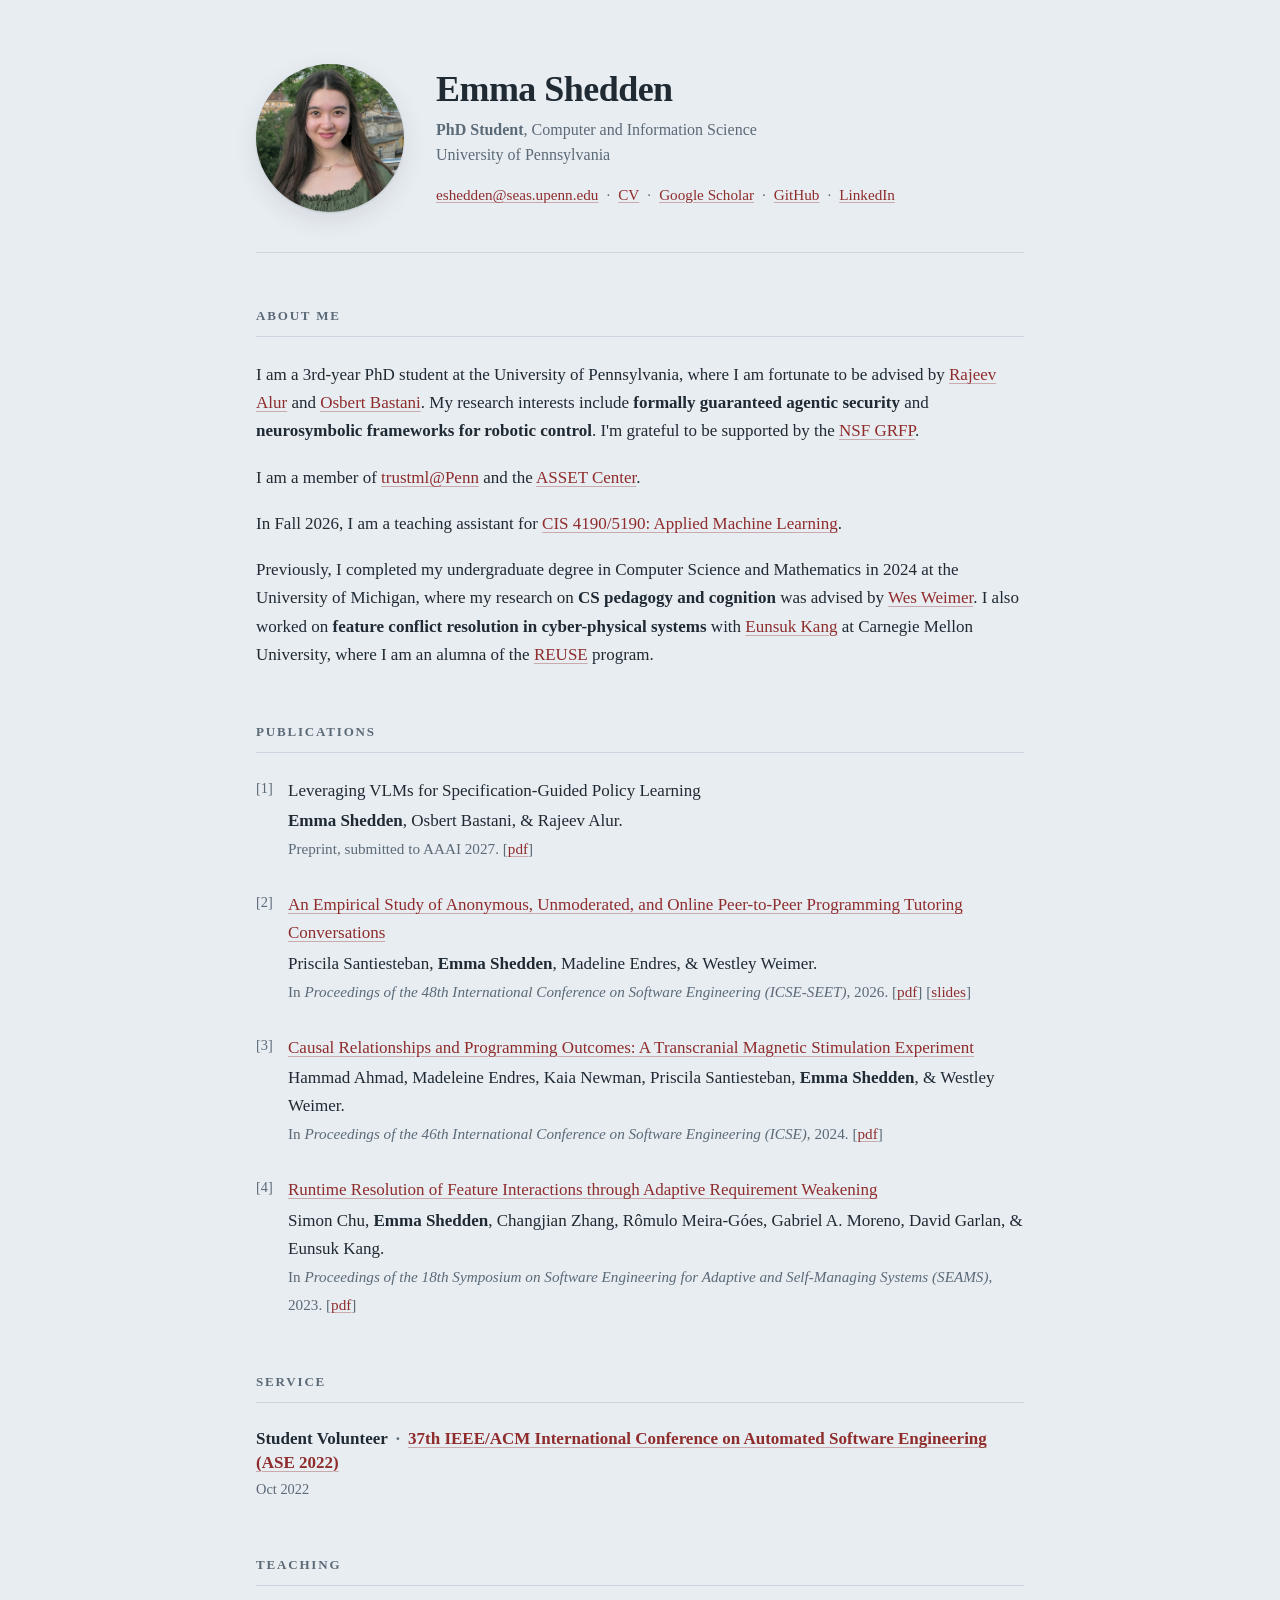
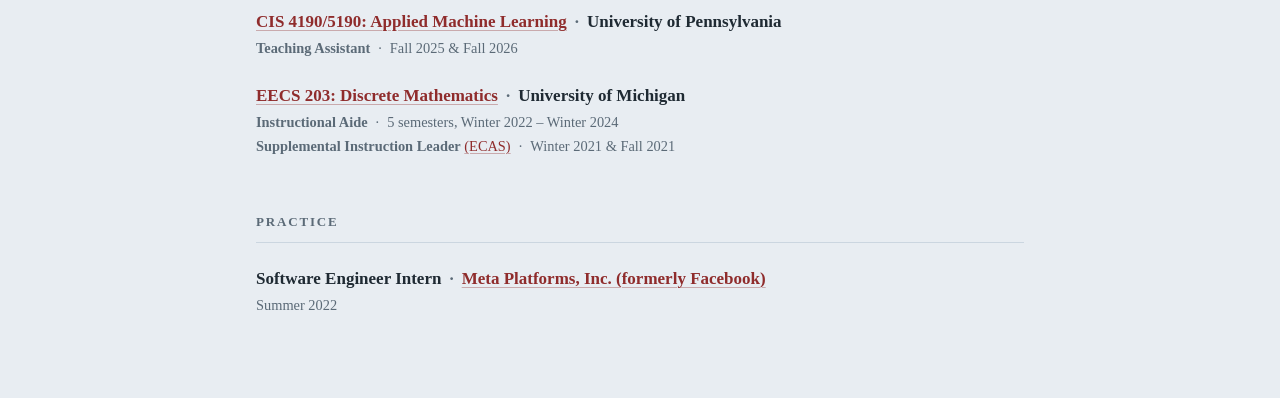
==== index.html @ fcb23ec4 "grad school updates" ====
<!DOCTYPE html>
<html lang="en">
<head>
<meta charset="utf-8">
<meta name="viewport" content="width=device-width, initial-scale=1">
<title>Emma Shedden</title>
<meta name="description" content="Emma Shedden — PhD student in Computer Science at the University of Pennsylvania, working on formal methods for AI agents.">
<link rel="stylesheet" href="css/style.css">
</head>

<body>
<div class="page">

<header class="masthead">
  <img class="masthead__portrait" src="imgs/portrait.jpg" width="148" height="148" alt="Portrait of Emma Shedden">
  <div>
    <h1 class="masthead__name">Emma Shedden</h1>
    <p class="masthead__affiliation">
      <b>PhD Student</b>, Computer and Information Science<br>
      University of Pennsylvania
    </p>
    <p class="masthead__links">
      <a href="MAILTO:eshedden@seas.upenn.edu">eshedden@seas.upenn.edu</a><span class="sep">&middot;</span><a href="files/CV-grfp.pdf">CV</a><span class="sep">&middot;</span><a href="https://scholar.google.com/citations?user=caXMYH8AAAAJ&hl=en&oi=ao">Google Scholar</a><span class="sep">&middot;</span><a href="https://github.com/EmmaShedden">GitHub</a><span class="sep">&middot;</span><a href="https://www.linkedin.com/in/emshedde/">LinkedIn</a>
    </p>
  </div>
</header>

<section>
  <h2>About Me</h2>

  <p>I am a 3rd-year PhD student at the University of Pennsylvania, where I am fortunate to be advised by <a href="https://www.cis.upenn.edu/~alur/">Rajeev Alur</a> and <a href="https://obastani.github.io/">Osbert Bastani</a>. My research interests include <b>formally guaranteed agentic security</b> and <b>neurosymbolic frameworks for robotic control</b>. I'm grateful to be supported by the <a href="https://www.nsf.gov/funding/initiatives/grfp">NSF GRFP</a>.</p>

  <p>I am a member of <a href="https://trustml.github.io/">trustml@Penn</a> and the <a href="https://asset.engineering.upenn.edu/">ASSET Center</a>.</p>

  <p>In Fall 2026, I am a teaching assistant for <a href="https://www.engineering.upenn.edu/~cis5190/fall2026/">CIS 4190/5190: Applied Machine Learning</a>. </p>

  <p>Previously, I completed my undergraduate degree in Computer Science and Mathematics in 2024 at the University of Michigan, where my research on <b>CS pedagogy and cognition</b> was advised by <a href="https://web.eecs.umich.edu/~weimerw/">Wes Weimer</a>. I also worked on <b>feature conflict resolution in cyber-physical systems</b> with <a href="https://eskang.github.io/">Eunsuk Kang</a> at Carnegie Mellon University, where I am an alumna of the <a href="https://www.cmu.edu/scs/s3d/reuse/">REUSE</a> program.</p>
</section>

<section>
  <h2>Publications</h2>

  <ol class="publications">
    <li>
      <span class="publication__title">Leveraging VLMs for Specification-Guided Policy Learning</span>
      <b>Emma Shedden</b>, Osbert Bastani, &amp; Rajeev Alur.<br>
      <span class="publication__venue">Preprint, submitted to AAAI 2027. [<a href="files/VLM_task_graphs_AAAI_27.pdf">pdf</a>]</span>
    </li>
    <li>
      <a class="publication__title" href="https://dl.acm.org/doi/full/10.1145/3786580.3786958">An Empirical Study of Anonymous, Unmoderated, and Online Peer-to-Peer Programming Tutoring Conversations</a>
      Priscila Santiesteban, <b>Emma Shedden</b>, Madeline Endres, &amp; Westley Weimer.<br>
      <span class="publication__venue">In <i>Proceedings of the 48th International Conference on Software Engineering (ICSE-SEET)</i>, 2026. [<a href="https://dl.acm.org/doi/pdf/10.1145/3786580.3786958">pdf</a>] [<a href="files/icse-chats-slides-1.pdf">slides</a>]</span>
    </li>
    <li>
      <a class="publication__title" href="https://dl.acm.org/doi/abs/10.1145/3597503.3639096">Causal Relationships and Programming Outcomes: A Transcranial Magnetic Stimulation Experiment</a>
      Hammad Ahmad, Madeleine Endres, Kaia Newman, Priscila Santiesteban, <b>Emma Shedden</b>, &amp; Westley Weimer.<br>
      <span class="publication__venue">In <i>Proceedings of the 46th International Conference on Software Engineering (ICSE)</i>, 2024. [<a href="https://dl.acm.org/doi/pdf/10.1145/3597503.3639096">pdf</a>]</span>
    </li>
    <li>
      <a class="publication__title" href="https://doi.org/10.1109/SEAMS59076.2023.00025">Runtime Resolution of Feature Interactions through Adaptive Requirement Weakening</a>
      Simon Chu, <b>Emma Shedden</b>, Changjian Zhang, Rômulo Meira-Góes, Gabriel A. Moreno, David Garlan, &amp; Eunsuk Kang.<br>
      <span class="publication__venue">In <i>Proceedings of the 18th Symposium on Software Engineering for Adaptive and Self-Managing Systems (SEAMS)</i>, 2023. [<a href="https://arxiv.org/pdf/2310.18217">pdf</a>]</span>
    </li>
  </ol>
</section>

<section>
  <h2>Service</h2>

  <div class="entry">
    <h3>Student Volunteer<span class="sep">&middot;</span><a href="https://conf.researchr.org/series/ase">37th IEEE/ACM International Conference on Automated Software Engineering (ASE 2022)</a></h3>
    <p class="entry__meta">Oct 2022</p>
  </div>
</section>

<section>
  <h2>Teaching</h2>

  <div class="entry">
    <h3><a href="https://www.engineering.upenn.edu/~cis5190/fall2026/">CIS 4190/5190: Applied Machine Learning</a><span class="sep">&middot;</span>University of Pennsylvania</h3>
    <p class="entry__meta"><b>Teaching Assistant</b><span class="sep">&middot;</span>Fall 2025 &amp; Fall 2026</p>
  </div>
  <div class="entry">
    <h3><a href="https://ece.engin.umich.edu/academics/course-information/course-descriptions/eecs-203/">EECS 203: Discrete Mathematics</a><span class="sep">&middot;</span>University of Michigan</h3>
    <p class="entry__meta"><b>Instructional Aide</b><span class="sep">&middot;</span>5 semesters, Winter 2022 &ndash; Winter 2024<br><b>Supplemental Instruction Leader</b> <a href="https://ecas.engin.umich.edu/elc-si-schedule/">(ECAS)</a><span class="sep">&middot;</span>Winter 2021 &amp; Fall 2021</p>
  </div>
</section>

<section>
  <h2>Practice</h2>
  <div class="entry">
    <h3>Software Engineer Intern<span class="sep">&middot;</span><a href="https://www.metacareers.com/careerprograms/students">Meta Platforms, Inc. (formerly Facebook)</a></h3>
    <p class="entry__meta">Summer 2022</p>
  </div>
</section>

</div>
</body>
</html>
---- css/style.css ----
/* emmashedden.github.io */

:root {
  --bg:        #e8edf2;
  --text:      #1f2a33;
  --muted:     #5b6a77;
  --rule:      #cbd6e0;
  --accent:    #8f2c2c;
  --accent-soft: rgba(143, 44, 44, 0.35);

  --serif: "Iowan Old Style", "Palatino Linotype", Palatino, Charter,
           Georgia, "Times New Roman", serif;

  /* overall content width */
  --measure: 48rem;
}

*, *::before, *::after { box-sizing: border-box; }

html {
  -webkit-text-size-adjust: 100%;
}

body {
  margin: 0;
  padding: 4rem 1.5rem 5rem;
  background-color: var(--bg);
  color: var(--text);
  font-family: var(--serif);
  font-size: 1.0625rem;   /* 17px */
  line-height: 1.65;
  text-rendering: optimizeLegibility;
  -webkit-font-smoothing: antialiased;
}

.page {
  max-width: var(--measure);
  margin: 0 auto;
}

/* Links */

a {
  color: var(--accent);
  text-decoration: underline;
  text-decoration-thickness: 1px;
  text-decoration-color: var(--accent-soft);
  text-underline-offset: 0.15em;
  transition: text-decoration-color 120ms ease, color 120ms ease;
}

a:hover,
a:focus-visible {
  text-decoration-color: var(--accent);
}

a:focus-visible {
  outline: 2px solid var(--accent);
  outline-offset: 3px;
  border-radius: 2px;
}

/* Masthead */

.masthead {
  display: flex;
  align-items: center;
  gap: 2rem;
  padding-bottom: 2.5rem;
  border-bottom: 1px solid var(--rule);
}

.masthead__portrait {
  flex: 0 0 auto;
  width: 148px;
  height: 148px;
  border-radius: 50%;
  object-fit: cover;
  box-shadow: 0 1px 2px rgba(31, 42, 51, 0.12),
              0 8px 24px rgba(31, 42, 51, 0.10);
}

.masthead__name {
  margin: 0 0 0.5rem;
  font-size: 2.25rem;
  font-weight: 600;
  letter-spacing: -0.015em;
  line-height: 1.15;
}

.masthead__affiliation {
  margin: 0;
  color: var(--muted);
  font-size: 1rem;
  line-height: 1.55;
}

.masthead__affiliation strong {
  display: block;
  color: var(--text);
  font-weight: 600;
}

.masthead__links {
  margin: 0.9rem 0 0;
  font-size: 0.95rem;
}

.sep {
  color: var(--muted);
  margin: 0 0.5rem;
}

/* Sections */

section {
  margin-top: 3.25rem;
}

h2 {
  margin: 0 0 1.5rem;
  padding-bottom: 0.6rem;
  border-bottom: 1px solid var(--rule);
  color: var(--muted);
  font-size: 0.8125rem;
  font-weight: 600;
  letter-spacing: 0.14em;
  text-transform: uppercase;
}

h3 {
  margin: 0 0 0.2rem;
  font-size: 1.0625rem;
  font-weight: 600;
  line-height: 1.4;
}

p {
  margin: 0 0 1.15rem;
}

p:last-child { margin-bottom: 0; }

/* Entries: publications, positions, service */

.entry + .entry {
  margin-top: 1.5rem;
}

.entry__meta {
  margin: 0 0 0.75rem;
  color: var(--muted);
  font-size: 0.9rem;
  font-variant-numeric: tabular-nums;
}

/* no bullet list follows -> drop the trailing gap */
.entry__meta:last-child {
  margin-bottom: 0;
}

.entry ul {
  margin: 0;
  padding-left: 1.15rem;
  list-style: disc;
}

.entry li {
  margin-bottom: 0.5rem;
  padding-left: 0.2rem;
}

.entry li::marker {
  color: var(--rule);
}

.entry li:last-child { margin-bottom: 0; }

.publications {
  margin: 0;
  padding: 0;
  list-style: none;
  counter-reset: publication;
}

.publications > li {
  counter-increment: publication;
  position: relative;
  padding-left: 2rem;
}

.publications > li + li {
  margin-top: 1.75rem;
}

.publications > li::before {
  content: "[" counter(publication) "]";
  position: absolute;
  left: 0;
  top: 0;
  color: var(--muted);
  font-size: 0.9rem;
  font-variant-numeric: tabular-nums;
}

.publication__title {
  display: block;
  margin-bottom: 0.15rem;
}

.publication__venue {
  color: var(--muted);
  font-size: 0.95rem;
}

/* Small utilities */

.note {
  padding: 1rem 1.25rem;
  border-left: 3px solid var(--accent-soft);
  background: rgba(255, 255, 255, 0.5);
  border-radius: 0 4px 4px 0;
  font-style: italic;
}

.footer {
  margin-top: 3.5rem;
  padding-top: 1.75rem;
  border-top: 1px solid var(--rule);
  color: var(--muted);
  font-size: 0.95rem;
}

/* Responsive */

@media (max-width: 34rem) {
  body {
    padding: 2.5rem 1.25rem 3.5rem;
    font-size: 1rem;
  }

  .masthead {
    flex-direction: column;
    align-items: flex-start;
    gap: 1.5rem;
    padding-bottom: 2rem;
  }

  .masthead__portrait {
    width: 116px;
    height: 116px;
  }

  .masthead__name {
    font-size: 1.875rem;
  }

  section { margin-top: 2.5rem; }
}

@media (prefers-reduced-motion: reduce) {
  * { transition: none !important; }
}
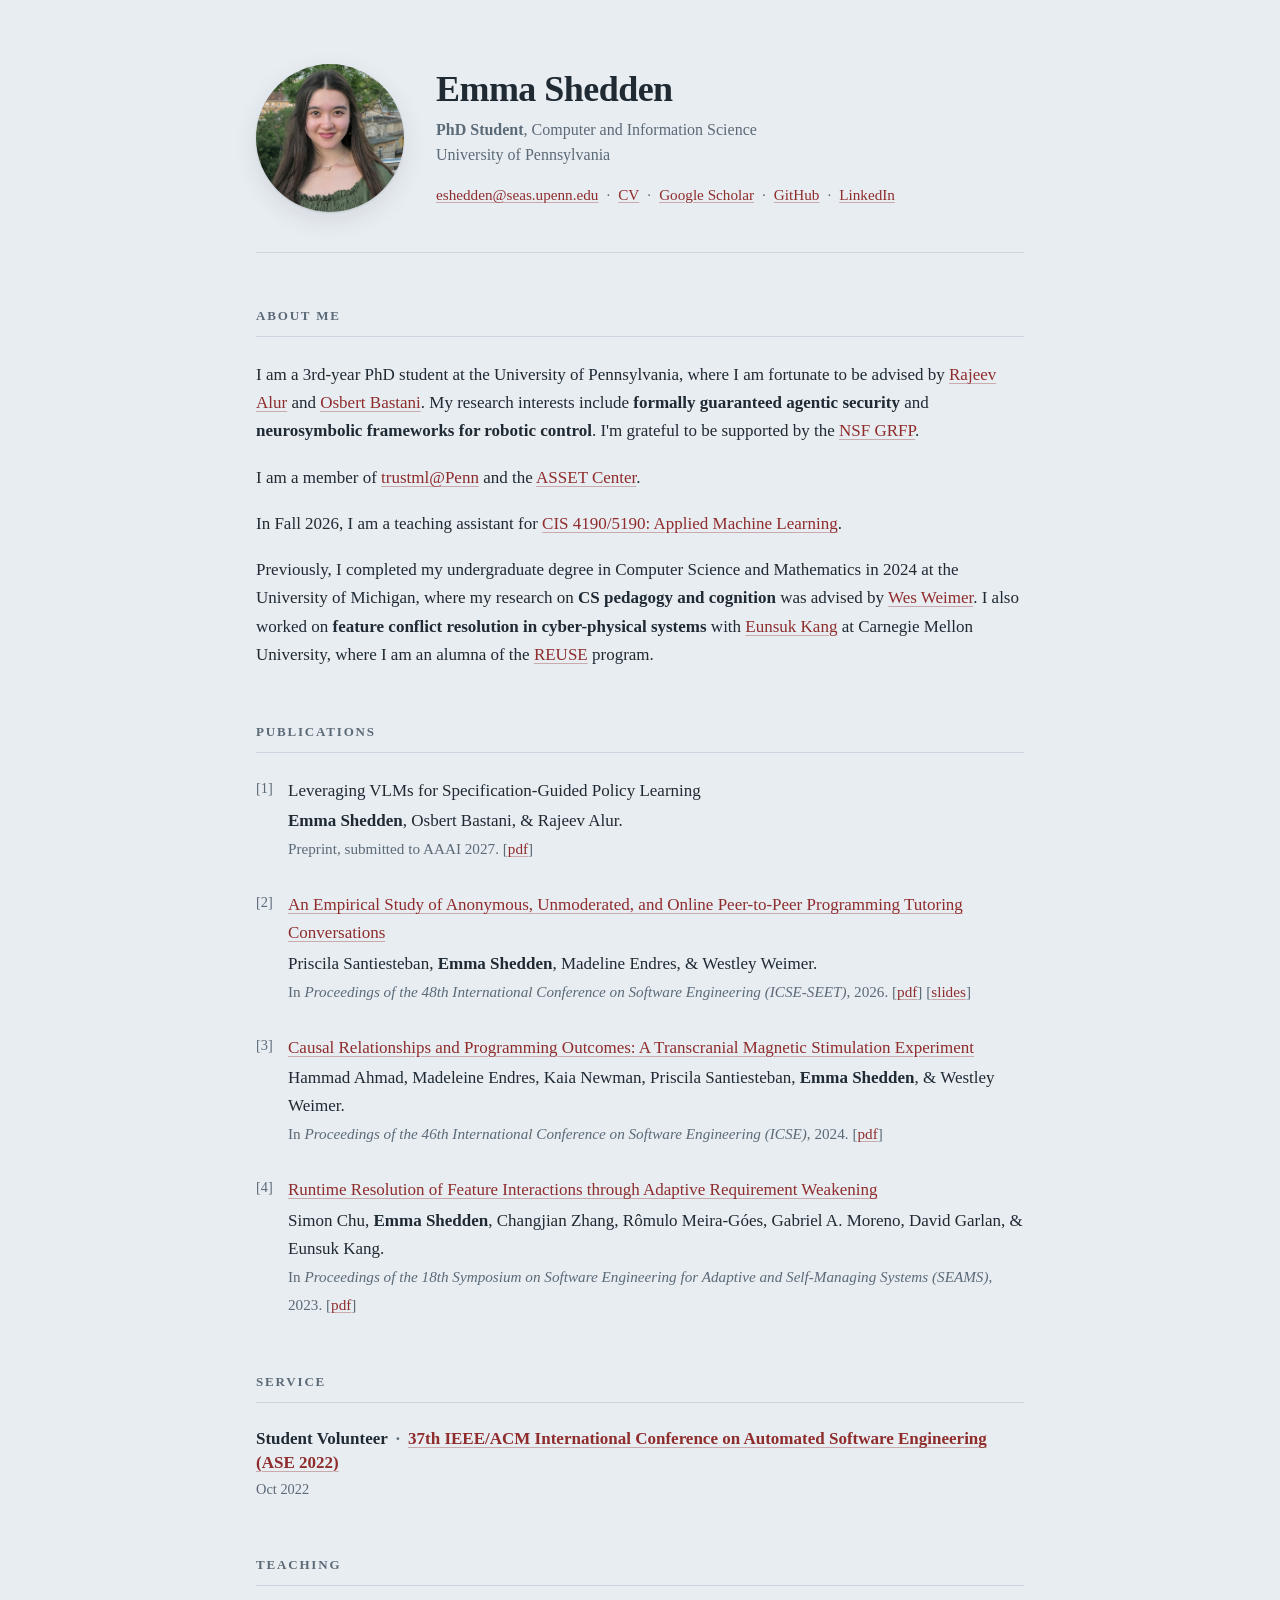
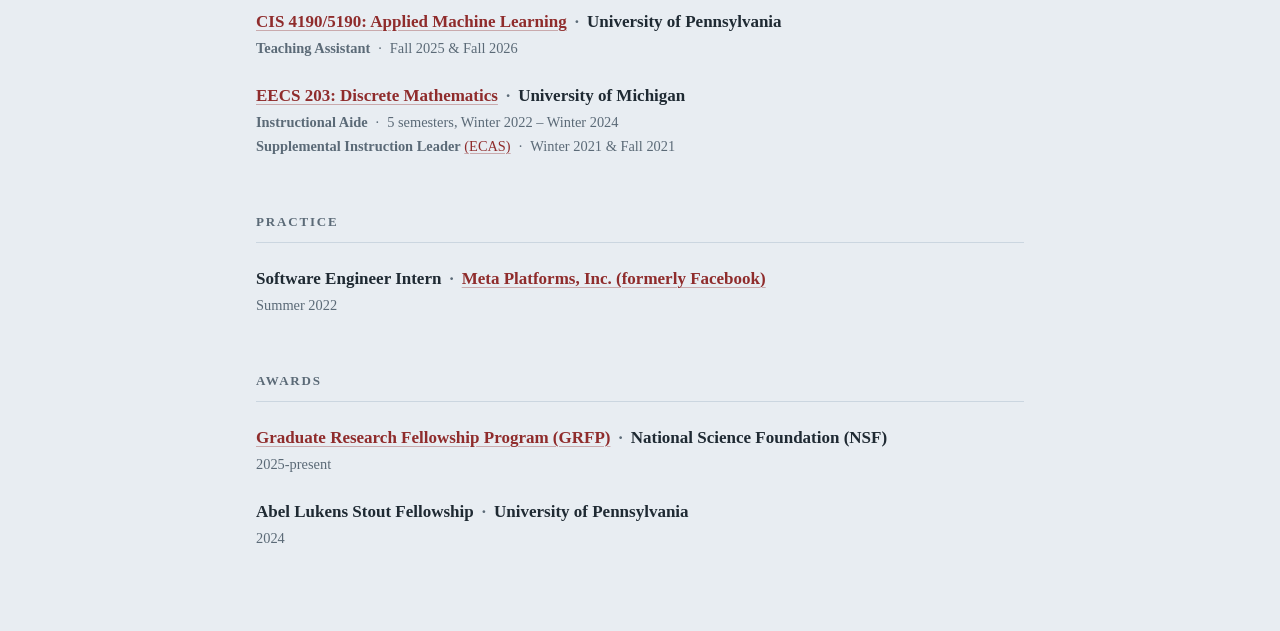
==== commit ab553b97: "add awards section" ====
--- a/index.html
+++ b/index.html
@@ -94,6 +94,18 @@
   </div>
 </section>
 
+<section>
+  <h2>Awards</h2>
+  <div class="entry">
+    <h3><a href="https://www.nsf.gov/funding/initiatives/grfp">Graduate Research Fellowship Program (GRFP)</a><span class="sep">&middot;</span>National Science Foundation (NSF)</h3>
+    <p class="entry__meta">2025-present</p>
+  </div>
+  <div class="entry">
+    <h3>Abel Lukens Stout Fellowship<span class="sep">&middot;</span>University of Pennsylvania</h3>
+    <p class="entry__meta">2024</p>
+  </div>
+</section>
+
 </div>
 </body>
 </html>
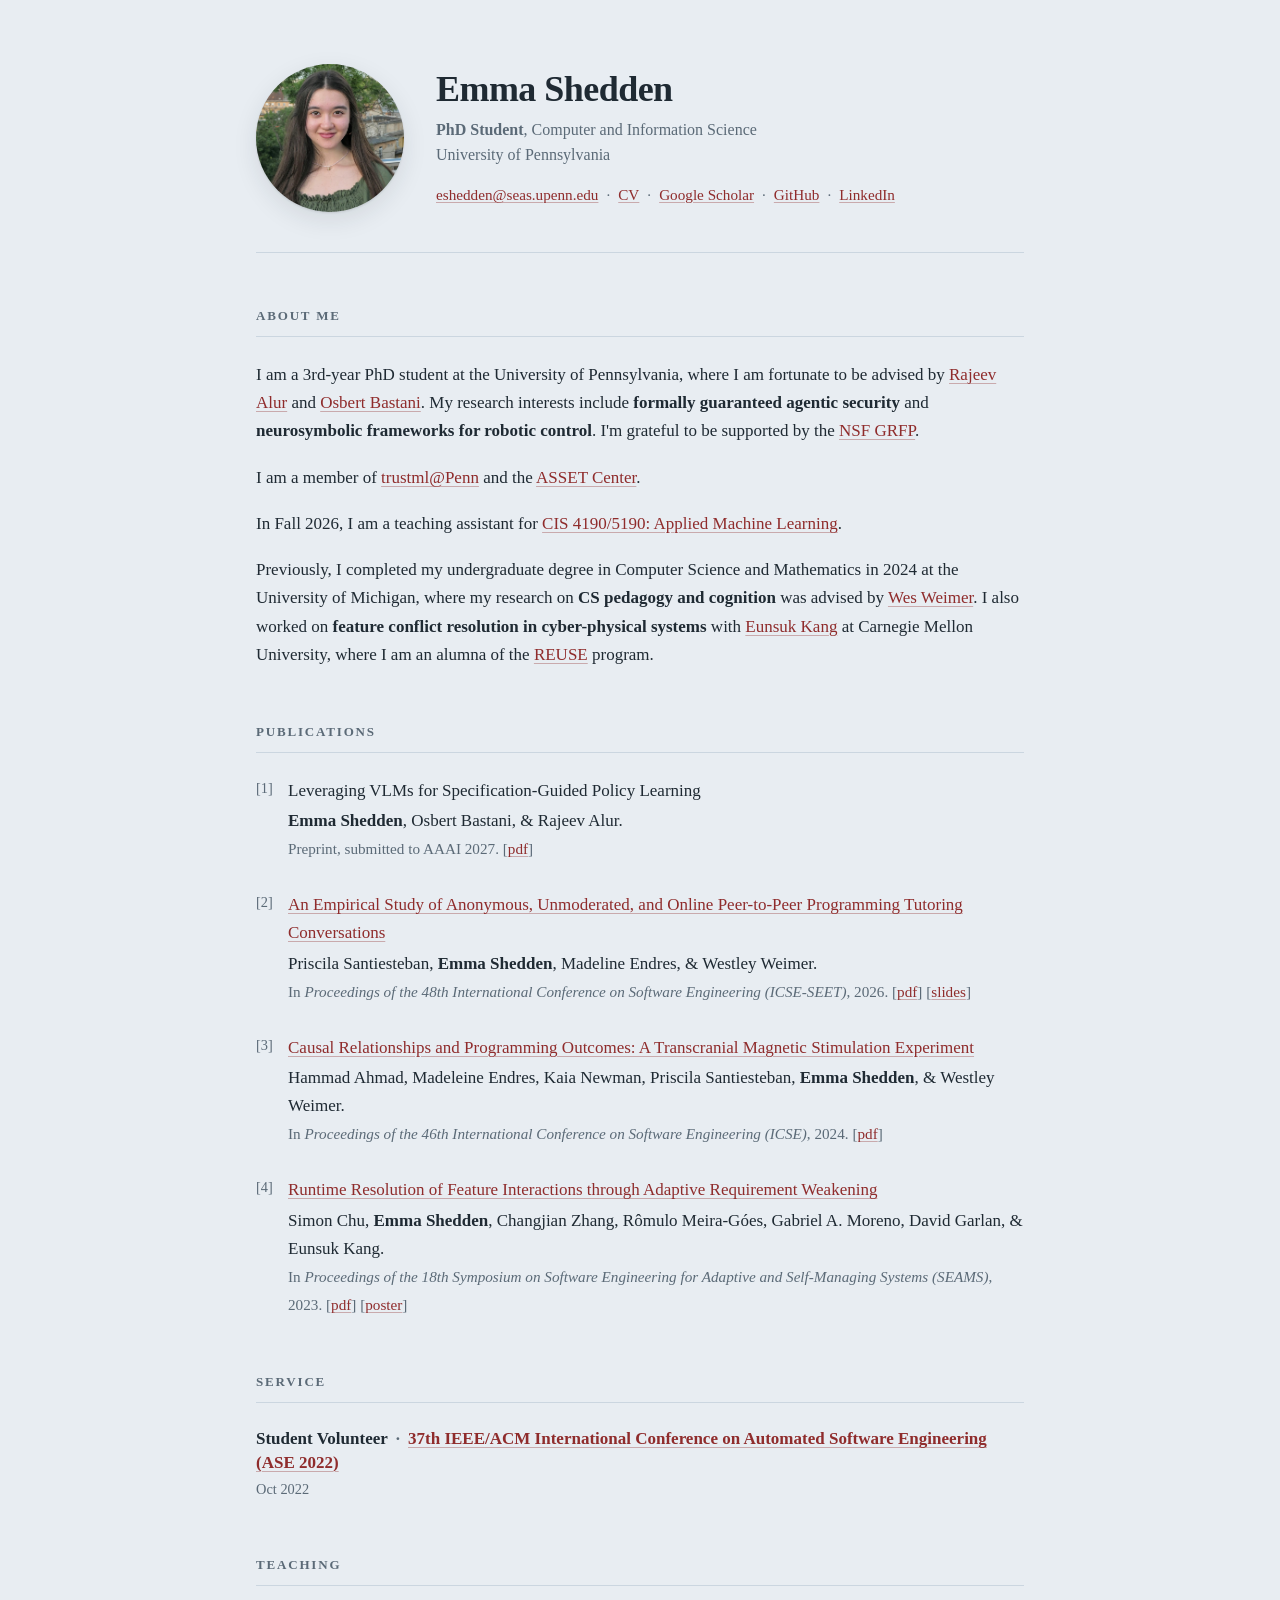
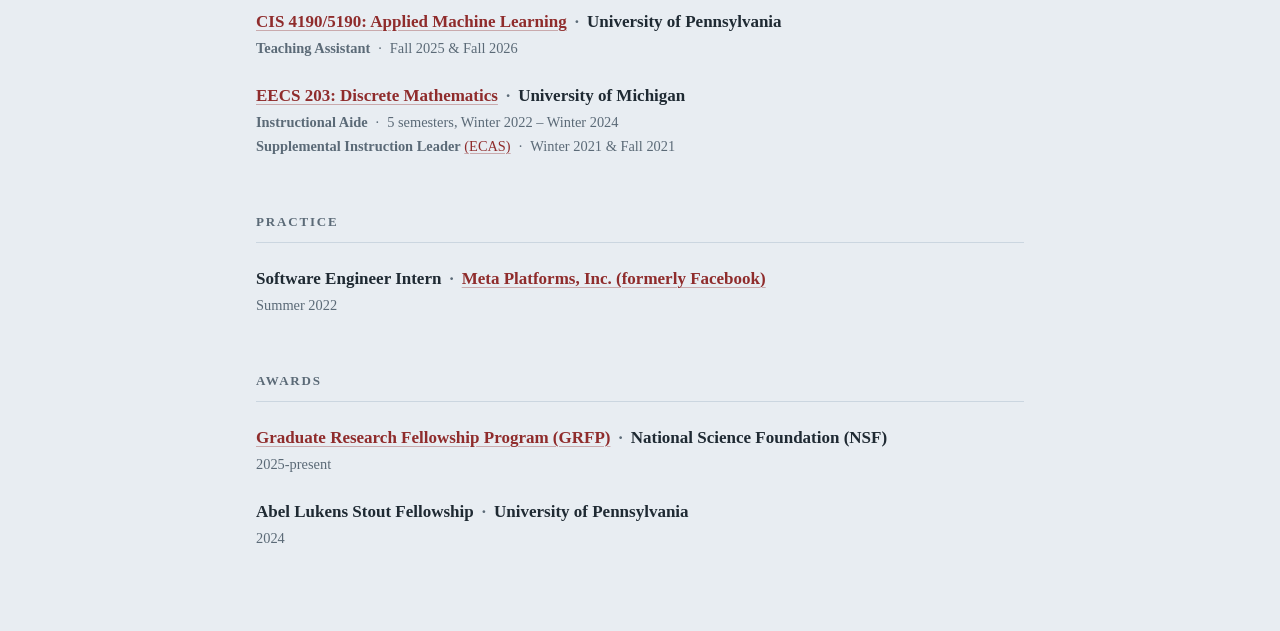
==== commit cb9d7f80: "add REU poster" ====
--- a/index.html
+++ b/index.html
@@ -59,7 +59,7 @@
     <li>
       <a class="publication__title" href="https://doi.org/10.1109/SEAMS59076.2023.00025">Runtime Resolution of Feature Interactions through Adaptive Requirement Weakening</a>
       Simon Chu, <b>Emma Shedden</b>, Changjian Zhang, Rômulo Meira-Góes, Gabriel A. Moreno, David Garlan, &amp; Eunsuk Kang.<br>
-      <span class="publication__venue">In <i>Proceedings of the 18th Symposium on Software Engineering for Adaptive and Self-Managing Systems (SEAMS)</i>, 2023. [<a href="https://arxiv.org/pdf/2310.18217">pdf</a>]</span>
+      <span class="publication__venue">In <i>Proceedings of the 18th Symposium on Software Engineering for Adaptive and Self-Managing Systems (SEAMS)</i>, 2023. [<a href="https://arxiv.org/pdf/2310.18217">pdf</a>] [<a href="files/Emma_Shedden_REUSE_2021_Poster.pdf">poster</a>]</span>
     </li>
   </ol>
 </section>
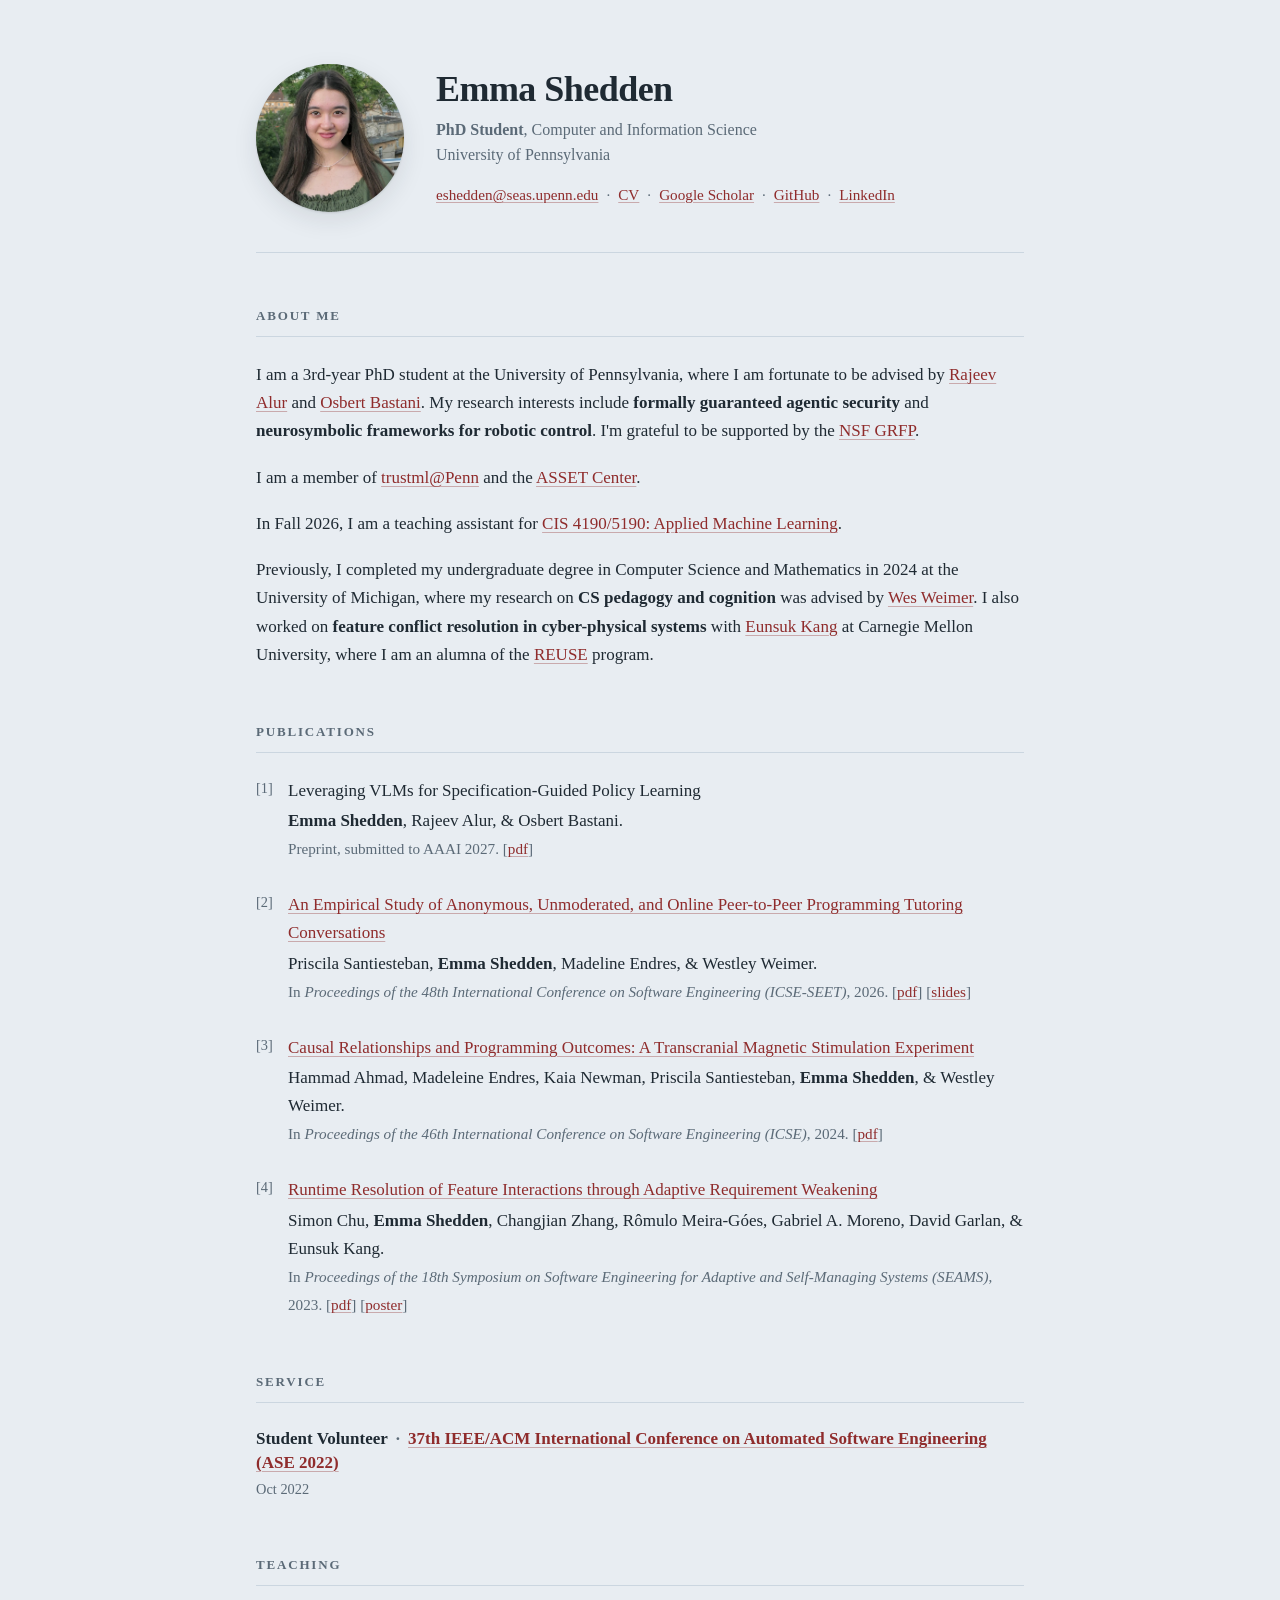
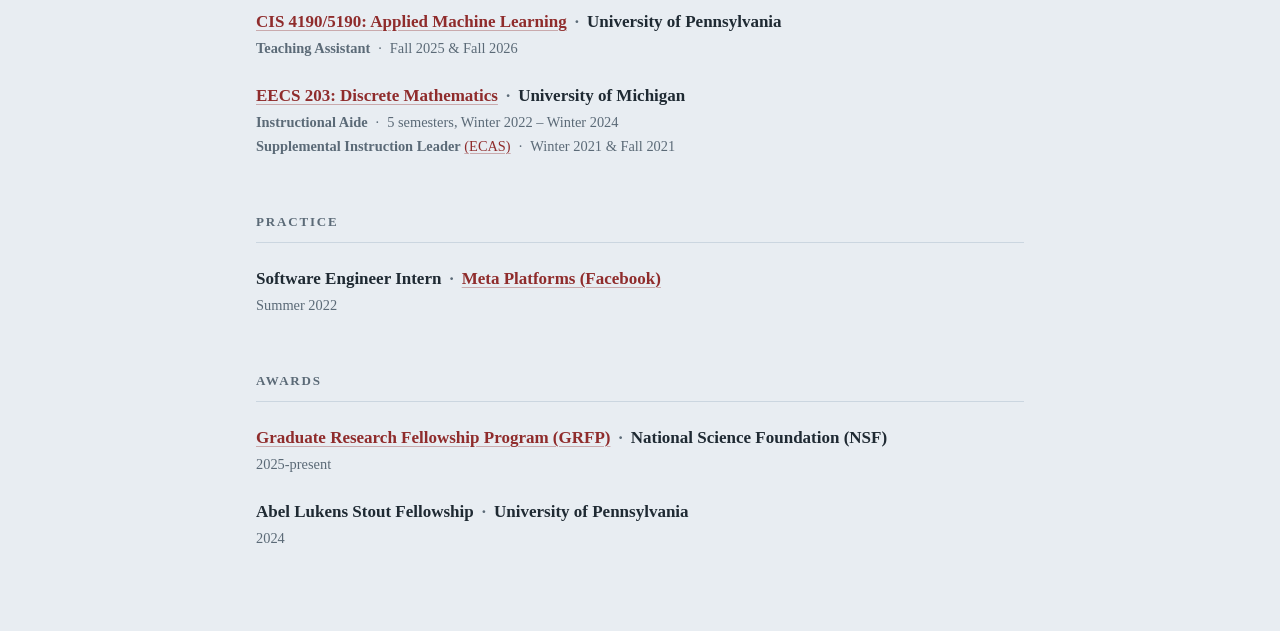
==== commit 8396bc48: "wording" ====
--- a/index.html
+++ b/index.html
@@ -43,7 +43,7 @@
   <ol class="publications">
     <li>
       <span class="publication__title">Leveraging VLMs for Specification-Guided Policy Learning</span>
-      <b>Emma Shedden</b>, Osbert Bastani, &amp; Rajeev Alur.<br>
+      <b>Emma Shedden</b>, Rajeev Alur, &amp; Osbert Bastani.<br>
       <span class="publication__venue">Preprint, submitted to AAAI 2027. [<a href="files/VLM_task_graphs_AAAI_27.pdf">pdf</a>]</span>
     </li>
     <li>
@@ -89,7 +89,7 @@
 <section>
   <h2>Practice</h2>
   <div class="entry">
-    <h3>Software Engineer Intern<span class="sep">&middot;</span><a href="https://www.metacareers.com/careerprograms/students">Meta Platforms, Inc. (formerly Facebook)</a></h3>
+    <h3>Software Engineer Intern<span class="sep">&middot;</span><a href="https://www.metacareers.com/careerprograms/students">Meta Platforms (Facebook)</a></h3>
     <p class="entry__meta">Summer 2022</p>
   </div>
 </section>
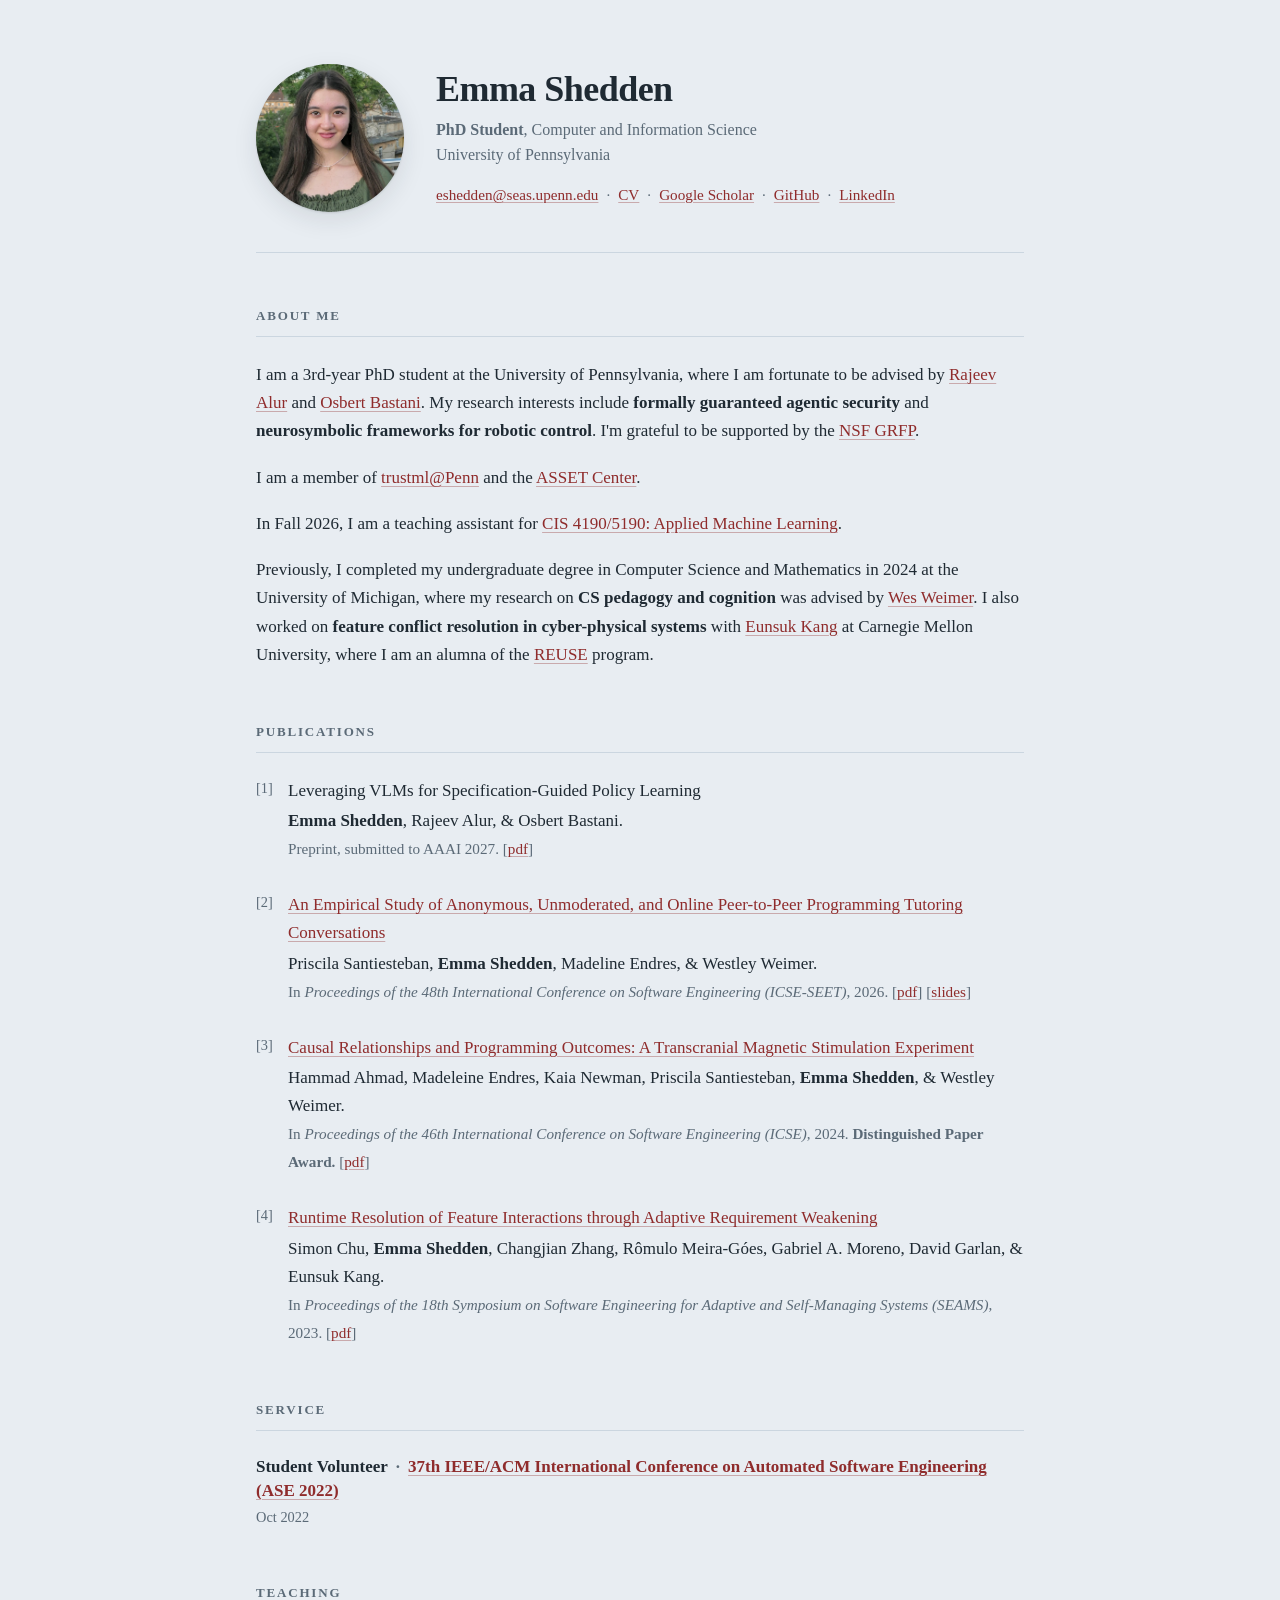
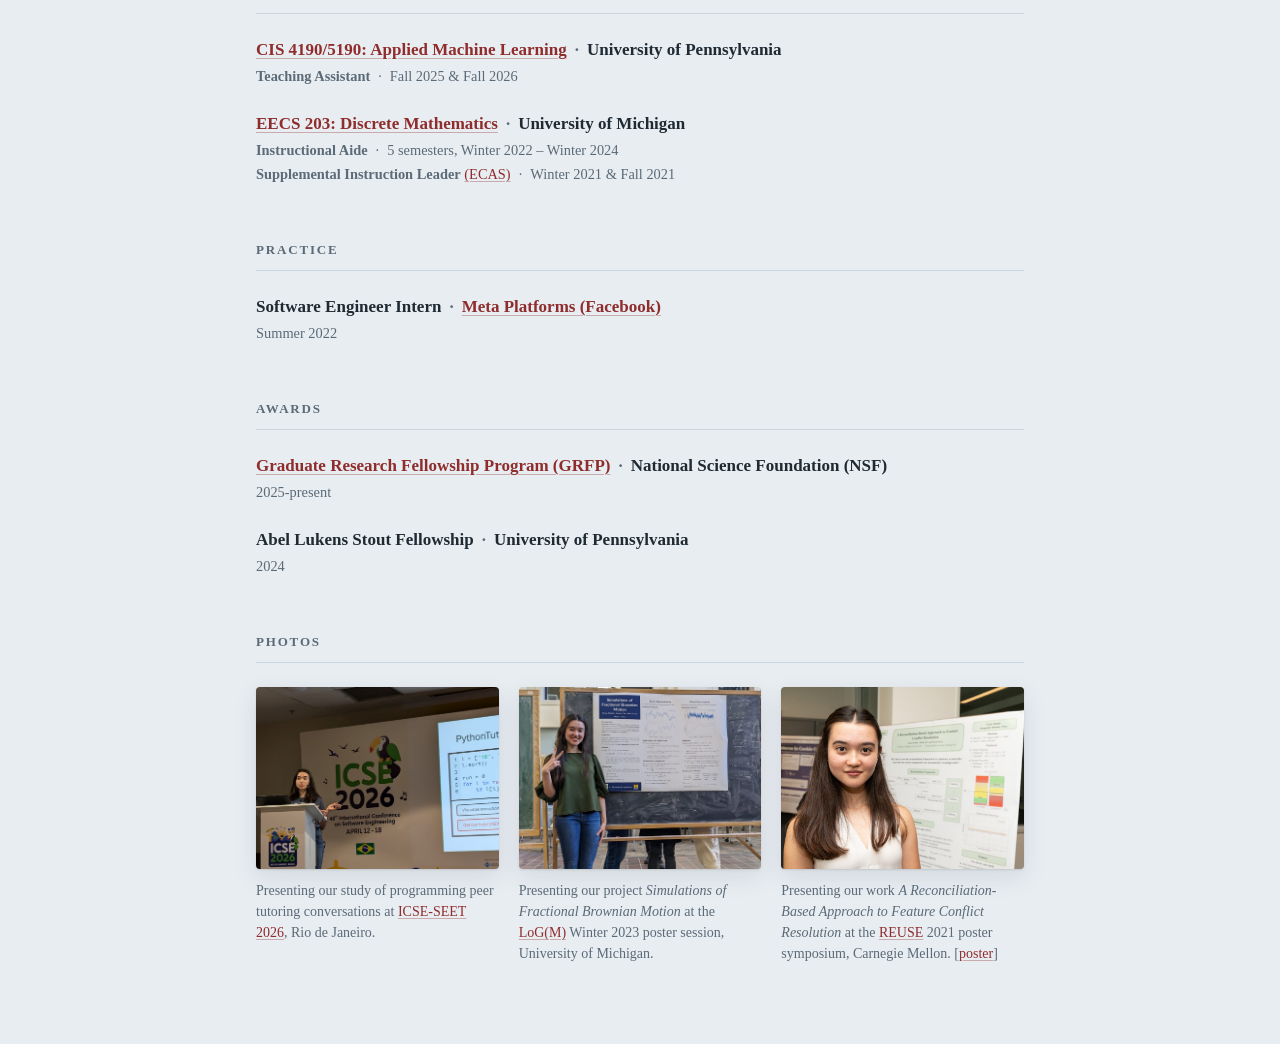
==== commit 023e4fce: "add conference photos" ====
--- a/index.html
+++ b/index.html
@@ -54,12 +54,12 @@
     <li>
       <a class="publication__title" href="https://dl.acm.org/doi/abs/10.1145/3597503.3639096">Causal Relationships and Programming Outcomes: A Transcranial Magnetic Stimulation Experiment</a>
       Hammad Ahmad, Madeleine Endres, Kaia Newman, Priscila Santiesteban, <b>Emma Shedden</b>, &amp; Westley Weimer.<br>
-      <span class="publication__venue">In <i>Proceedings of the 46th International Conference on Software Engineering (ICSE)</i>, 2024. [<a href="https://dl.acm.org/doi/pdf/10.1145/3597503.3639096">pdf</a>]</span>
+      <span class="publication__venue">In <i>Proceedings of the 46th International Conference on Software Engineering (ICSE)</i>, 2024. <b>Distinguished Paper Award.</b> [<a href="https://dl.acm.org/doi/pdf/10.1145/3597503.3639096">pdf</a>]</span>
     </li>
     <li>
       <a class="publication__title" href="https://doi.org/10.1109/SEAMS59076.2023.00025">Runtime Resolution of Feature Interactions through Adaptive Requirement Weakening</a>
       Simon Chu, <b>Emma Shedden</b>, Changjian Zhang, Rômulo Meira-Góes, Gabriel A. Moreno, David Garlan, &amp; Eunsuk Kang.<br>
-      <span class="publication__venue">In <i>Proceedings of the 18th Symposium on Software Engineering for Adaptive and Self-Managing Systems (SEAMS)</i>, 2023. [<a href="https://arxiv.org/pdf/2310.18217">pdf</a>] [<a href="files/Emma_Shedden_REUSE_2021_Poster.pdf">poster</a>]</span>
+      <span class="publication__venue">In <i>Proceedings of the 18th Symposium on Software Engineering for Adaptive and Self-Managing Systems (SEAMS)</i>, 2023. [<a href="https://arxiv.org/pdf/2310.18217">pdf</a>]</span>
     </li>
   </ol>
 </section>
@@ -106,6 +106,32 @@
   </div>
 </section>
 
+<section>
+  <h2>Photos</h2>
+
+  <div class="gallery">
+    <figure class="figure">
+      <img src="imgs/web/icse_2026.jpg" width="1000" height="750" loading="lazy" class="gallery__link"
+        alt="Emma Shedden speaking at a podium in front of an ICSE 2026 backdrop, next to a slide about PythonTutor.">
+      <figcaption>Presenting our study of programming peer tutoring conversations at <a href="https://conf.researchr.org/home/icse-2026">ICSE-SEET 2026</a>, Rio de Janeiro.</figcaption>
+    </figure>
+
+    <!-- Honors capstone poster? -->
+
+    <figure class="figure">
+      <img src="imgs/web/logm_2023.jpg" width="1000" height="750" loading="lazy" class="gallery__link"
+        alt="LoG(M) poster symposium">
+      <figcaption>Presenting our project <i>Simulations of Fractional Brownian Motion</i> at the <a href="https://lsa.umich.edu/math/undergraduates/research-and-career-opportunities/research/LoGM/projects.html">LoG(M)</a> Winter 2023 poster session, University of Michigan.</figcaption>
+    </figure>
+
+    <figure class="figure">
+      <img src="imgs/web/reuse_2021.jpg" width="800" height="600" loading="lazy" class="gallery__link"
+        alt="REUSE 2021 poster symposium">
+      <figcaption>Presenting our work <i>A Reconciliation-Based Approach to Feature Conflict Resolution</i> at the <a href="https://www.cmu.edu/scs/s3d/reuse/">REUSE</a> 2021 poster symposium, Carnegie Mellon. [<a href="files/Emma_Shedden_REUSE_2021_Poster.pdf">poster</a>]</figcaption>
+    </figure>
+  </div>
+</section>
+
 </div>
 </body>
 </html>
--- a/css/style.css
+++ b/css/style.css
@@ -213,6 +213,49 @@
   font-size: 0.95rem;
 }
 
+/* Gallery */
+
+.gallery {
+  display: grid;
+  grid-template-columns: repeat(auto-fit, minmax(14rem, 1fr));
+  gap: 1.75rem 1.25rem;
+}
+
+.gallery figure {
+  margin: 0;
+}
+
+.gallery__link {
+  display: block;
+  border-radius: 4px;
+  overflow: hidden;
+  box-shadow: 0 1px 2px rgba(31, 42, 51, 0.12),
+              0 8px 24px rgba(31, 42, 51, 0.10);
+  transition: box-shadow 120ms ease;
+}
+
+.gallery__link:hover,
+.gallery__link:focus-visible {
+  box-shadow: 0 1px 2px rgba(31, 42, 51, 0.16),
+              0 12px 32px rgba(31, 42, 51, 0.18);
+}
+
+.gallery img {
+  display: block;
+  width: 100%;
+  height: auto;
+  aspect-ratio: 4 / 3;
+  object-fit: cover;
+  background: var(--rule);
+}
+
+.gallery figcaption {
+  margin-top: 0.7rem;
+  color: var(--muted);
+  font-size: 0.875rem;
+  line-height: 1.5;
+}
+
 /* Small utilities */
 
 .note {
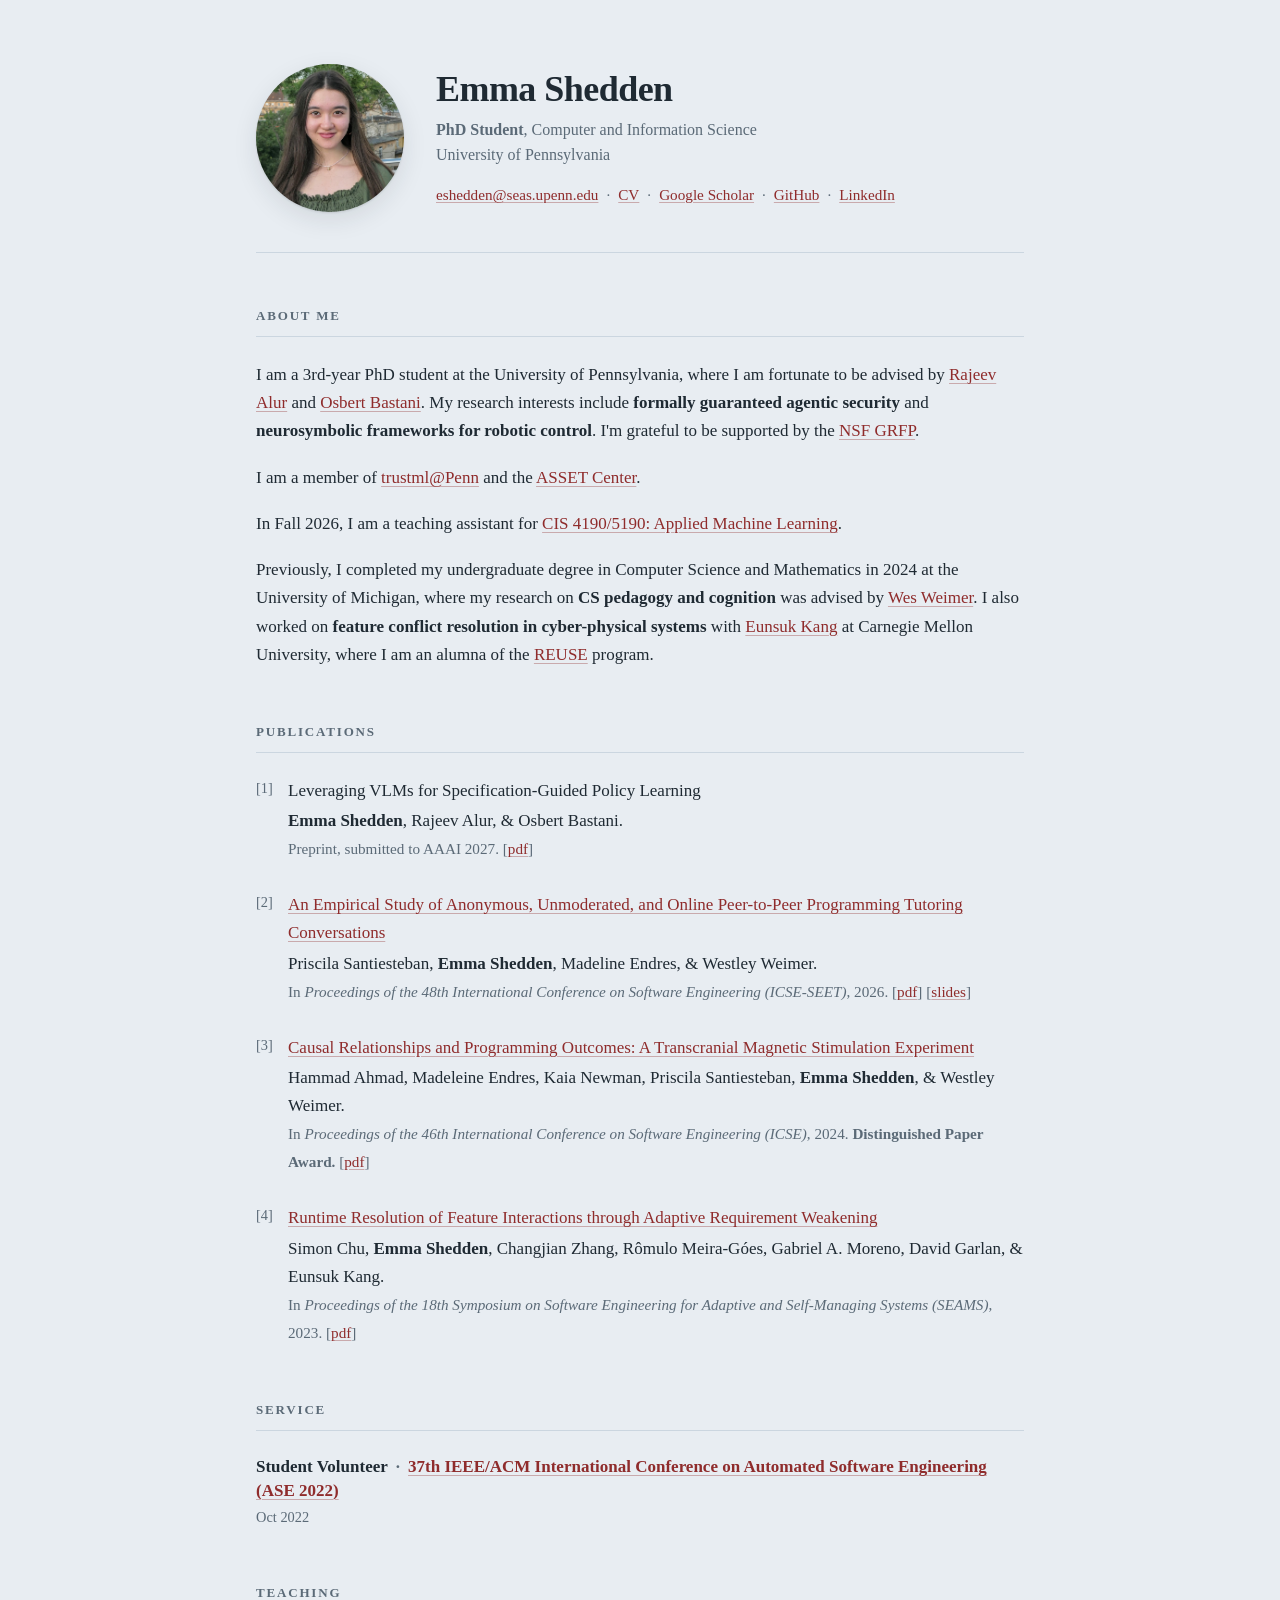
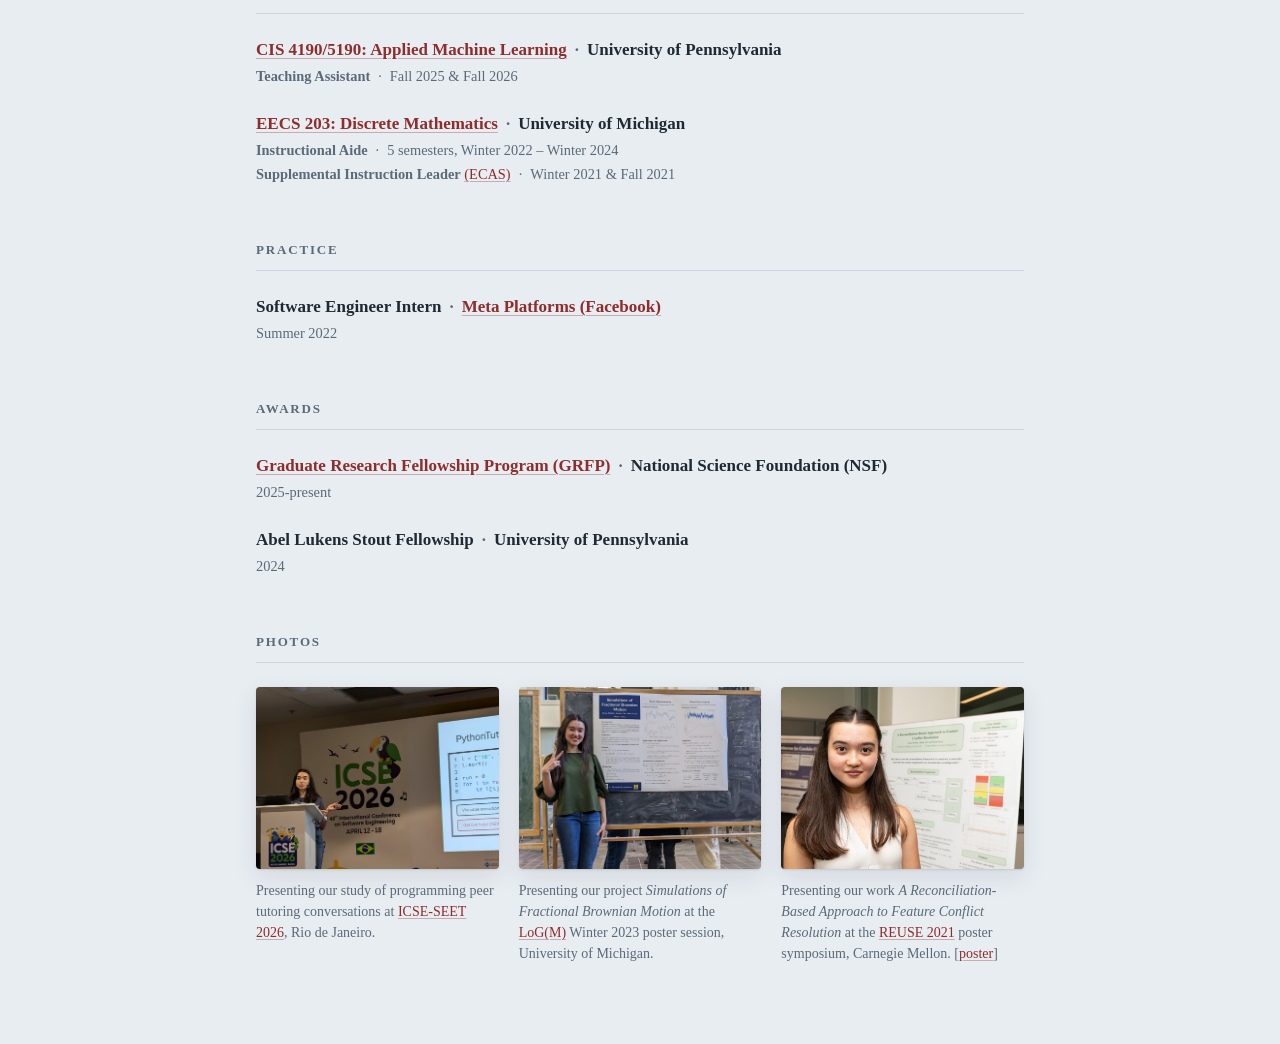
==== commit 7072b128: "update CV, link CyLab article, add favicon" ====
--- a/index.html
+++ b/index.html
@@ -1,11 +1,12 @@
 <!DOCTYPE html>
 <html lang="en">
 <head>
-<meta charset="utf-8">
-<meta name="viewport" content="width=device-width, initial-scale=1">
-<title>Emma Shedden</title>
-<meta name="description" content="Emma Shedden — PhD student in Computer Science at the University of Pennsylvania, working on formal methods for AI agents.">
-<link rel="stylesheet" href="css/style.css">
+  <meta charset="utf-8">
+  <meta name="viewport" content="width=device-width, initial-scale=1">
+  <title>Emma Shedden</title>
+  <meta name="description" content="Emma Shedden — PhD student in Computer Science at the University of Pennsylvania, working on formal methods for AI agents.">
+  <link rel="stylesheet" href="css/style.css?v=2026-09-03">
+  <link rel="icon" type="image/jpg" href="imgs/portrait.jpg">
 </head>
 
 <body>
@@ -20,7 +21,7 @@
       University of Pennsylvania
     </p>
     <p class="masthead__links">
-      <a href="MAILTO:eshedden@seas.upenn.edu">eshedden@seas.upenn.edu</a><span class="sep">&middot;</span><a href="files/CV-grfp.pdf">CV</a><span class="sep">&middot;</span><a href="https://scholar.google.com/citations?user=caXMYH8AAAAJ&hl=en&oi=ao">Google Scholar</a><span class="sep">&middot;</span><a href="https://github.com/EmmaShedden">GitHub</a><span class="sep">&middot;</span><a href="https://www.linkedin.com/in/emshedde/">LinkedIn</a>
+      <a href="MAILTO:eshedden@seas.upenn.edu">eshedden@seas.upenn.edu</a><span class="sep">&middot;</span><a href="files/CV.pdf">CV</a><span class="sep">&middot;</span><a href="https://scholar.google.com/citations?user=caXMYH8AAAAJ&hl=en&oi=ao">Google Scholar</a><span class="sep">&middot;</span><a href="https://github.com/EmmaShedden">GitHub</a><span class="sep">&middot;</span><a href="https://www.linkedin.com/in/emshedde/">LinkedIn</a>
     </p>
   </div>
 </header>
@@ -127,7 +128,7 @@
     <figure class="figure">
       <img src="imgs/web/reuse_2021.jpg" width="800" height="600" loading="lazy" class="gallery__link"
         alt="REUSE 2021 poster symposium">
-      <figcaption>Presenting our work <i>A Reconciliation-Based Approach to Feature Conflict Resolution</i> at the <a href="https://www.cmu.edu/scs/s3d/reuse/">REUSE</a> 2021 poster symposium, Carnegie Mellon. [<a href="files/Emma_Shedden_REUSE_2021_Poster.pdf">poster</a>]</figcaption>
+      <figcaption>Presenting our work <i>A Reconciliation-Based Approach to Feature Conflict Resolution</i> at the <a href="https://www.cylab.cmu.edu/news/2021/08/21-reu.html">REUSE 2021</a> poster symposium, Carnegie Mellon. [<a href="files/Emma_Shedden_REUSE_2021_Poster.pdf">poster</a>]</figcaption>
     </figure>
   </div>
 </section>
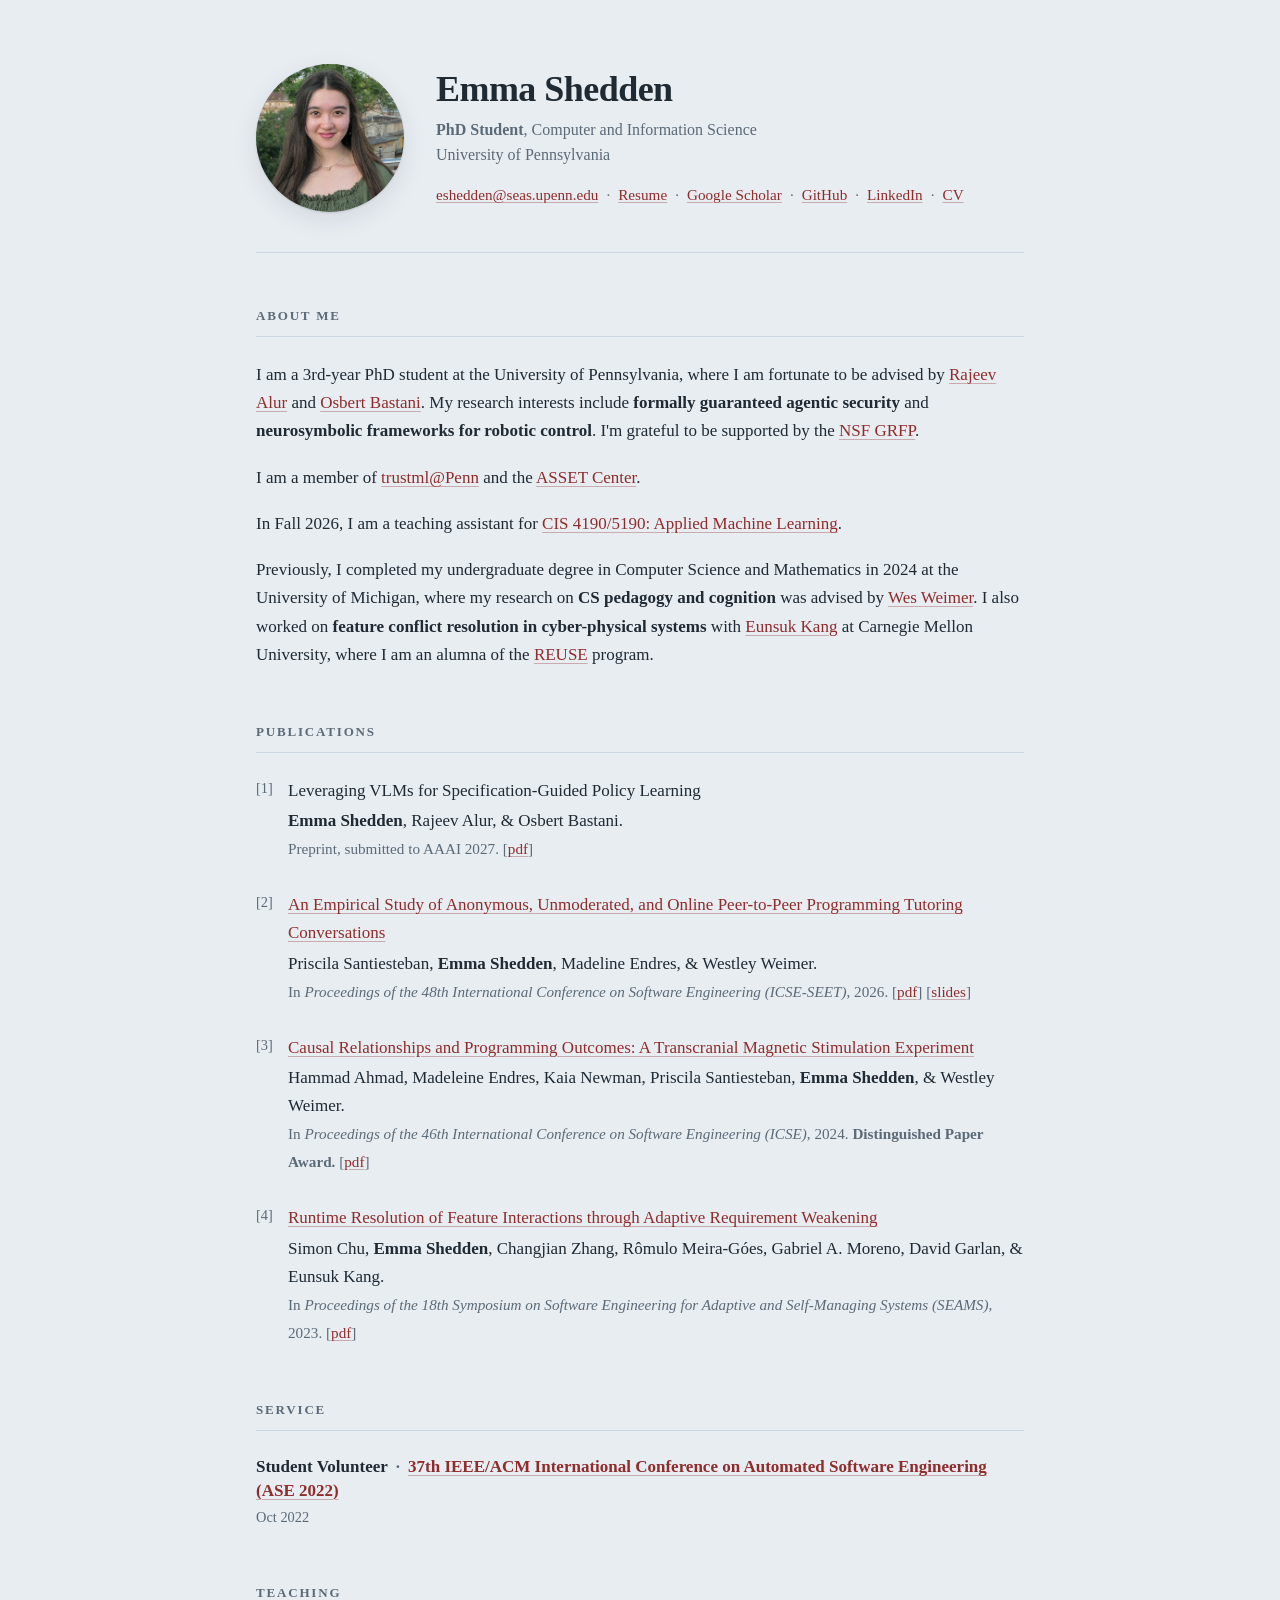
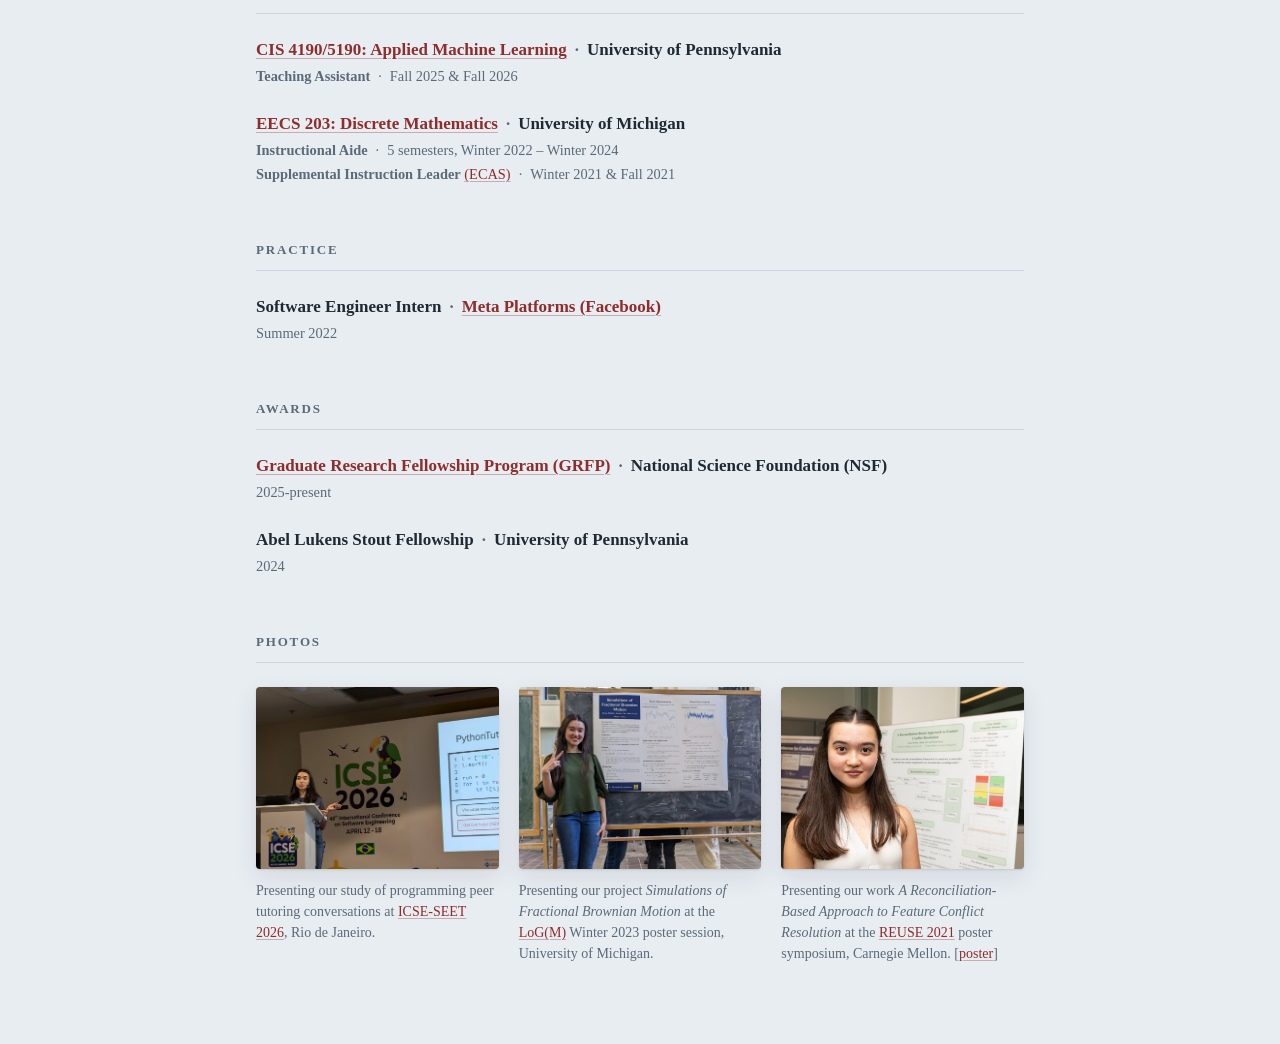
==== commit 383511e4: "add resume" ====
--- a/index.html
+++ b/index.html
@@ -21,7 +21,7 @@
       University of Pennsylvania
     </p>
     <p class="masthead__links">
-      <a href="MAILTO:eshedden@seas.upenn.edu">eshedden@seas.upenn.edu</a><span class="sep">&middot;</span><a href="files/CV.pdf">CV</a><span class="sep">&middot;</span><a href="https://scholar.google.com/citations?user=caXMYH8AAAAJ&hl=en&oi=ao">Google Scholar</a><span class="sep">&middot;</span><a href="https://github.com/EmmaShedden">GitHub</a><span class="sep">&middot;</span><a href="https://www.linkedin.com/in/emshedde/">LinkedIn</a>
+      <a href="MAILTO:eshedden@seas.upenn.edu">eshedden@seas.upenn.edu</a><span class="sep">&middot;</span><a href="files/resume.pdf">Resume</a><span class="sep">&middot;</span><a href="https://scholar.google.com/citations?user=caXMYH8AAAAJ&hl=en&oi=ao">Google Scholar</a><span class="sep">&middot;</span><a href="https://github.com/EmmaShedden">GitHub</a><span class="sep">&middot;</span><a href="https://www.linkedin.com/in/emshedde/">LinkedIn</a><span class="sep">&middot;</span><a href="files/CV.pdf">CV</a>
     </p>
   </div>
 </header>
